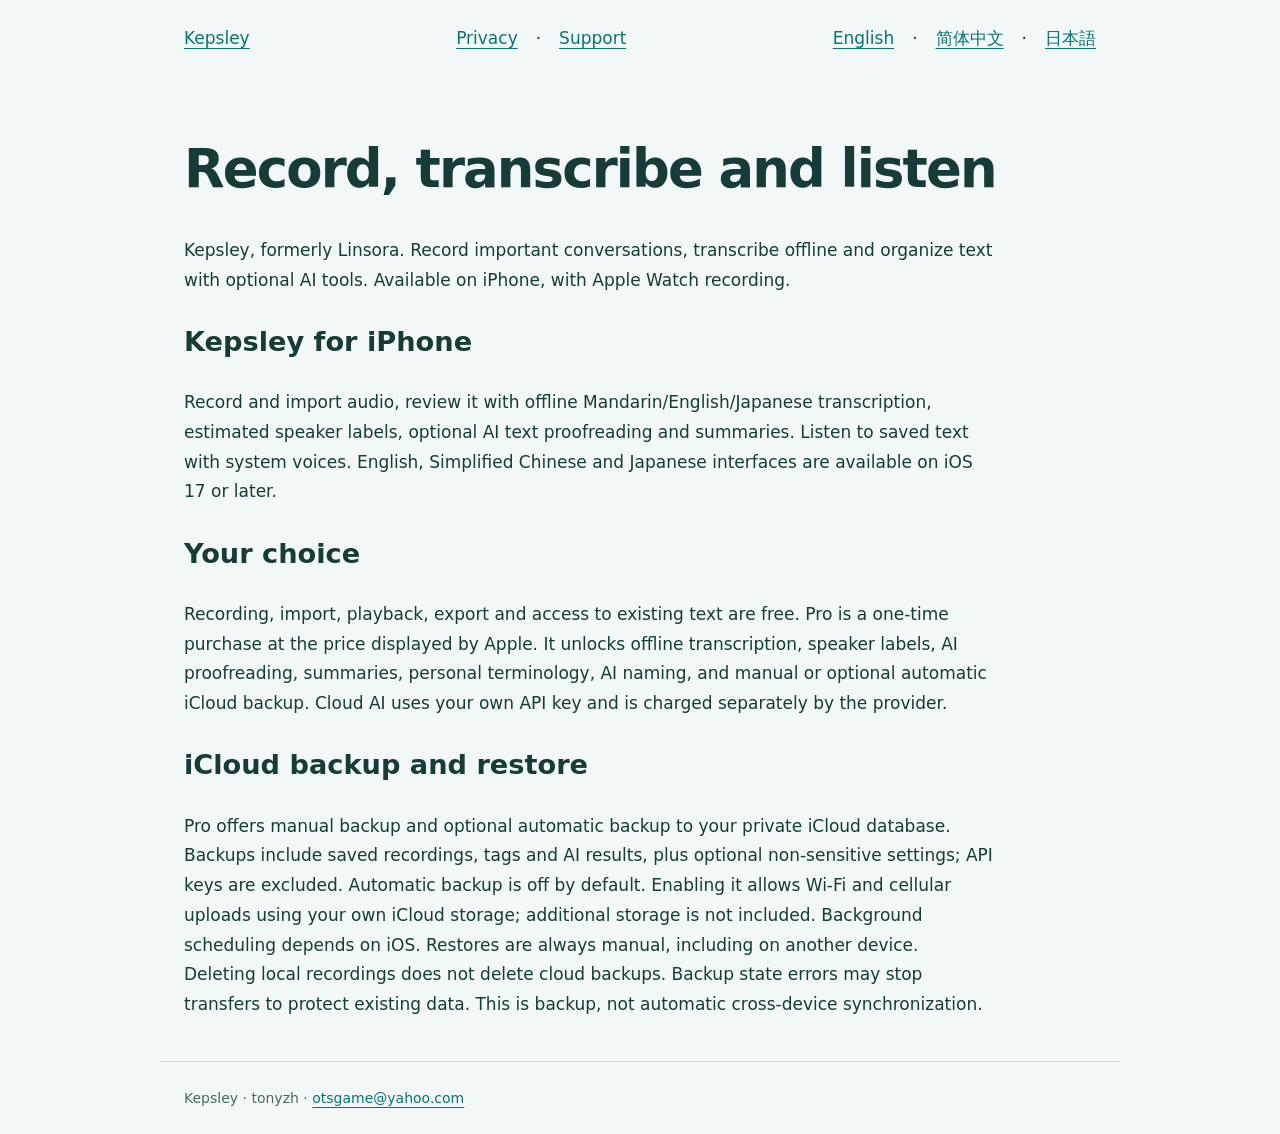
==== site/index.html @ d852024f "Create independent Kepsley website with localized privacy and support" ====
<!doctype html><html lang="en">
<head><meta charset="utf-8"><meta name="viewport" content="width=device-width,initial-scale=1"><title>Record, transcribe and listen · Kepsley</title><link rel="stylesheet" href="assets/style.css"></head>
<body>
<header><a href="./">Kepsley</a>
<nav><a href="privacy/">Privacy</a> · <a href="support/">Support</a></nav>
<nav aria-label="Languages"><a href="./" lang="en">English</a> · <a href="zh/" lang="zh-Hans">简体中文</a> · <a href="ja/" lang="ja">日本語</a></nav></header>
<main>
<h1>Record, transcribe and listen</h1>
<p>Kepsley, formerly Linsora. Record important conversations, transcribe offline and organize text with optional AI tools. Available on iPhone, with Apple Watch recording.</p>
<h2>Kepsley for iPhone</h2>
<p>Record and import audio, review it with offline Mandarin/English/Japanese transcription, estimated speaker labels, optional AI text proofreading and summaries. Listen to saved text with system voices. English, Simplified Chinese and Japanese interfaces are available on iOS 17 or later.</p>
<h2>Your choice</h2>
<p>Recording, import, playback, export and access to existing text are free. Pro is a one-time purchase at the price displayed by Apple. It unlocks offline transcription, speaker labels, AI proofreading, summaries, personal terminology, AI naming, and manual or optional automatic iCloud backup. Cloud AI uses your own API key and is charged separately by the provider.</p>
<h2>iCloud backup and restore</h2>
<p>Pro offers manual backup and optional automatic backup to your private iCloud database. Backups include saved recordings, tags and AI results, plus optional non-sensitive settings; API keys are excluded. Automatic backup is off by default. Enabling it allows Wi-Fi and cellular uploads using your own iCloud storage; additional storage is not included. Background scheduling depends on iOS. Restores are always manual, including on another device. Deleting local recordings does not delete cloud backups. Backup state errors may stop transfers to protect existing data. This is backup, not automatic cross-device synchronization.</p></main>
<footer>Kepsley · tonyzh · <a href="mailto:otsgame@yahoo.com">otsgame@yahoo.com</a></footer></body></html>
---- site/assets/style.css ----
:root{color-scheme:light dark;--bg:#f2f8f7;--panel:#fff;--text:#173b38;--muted:#486761;--accent:#08746e;--line:#c7ddda;--draft:#fff4d4}*{box-sizing:border-box}body{margin:0;background:var(--bg);color:var(--text);font:17px/1.75 system-ui,-apple-system,BlinkMacSystemFont,"Segoe UI",sans-serif;overflow-wrap:anywhere}header,main,footer{max-width:960px;margin:auto;padding:24px}header{display:flex;justify-content:space-between;align-items:center;gap:24px;flex-wrap:wrap}.brand{font-size:28px;font-weight:750;text-decoration:none}.brand span{display:block;font-size:13px;color:var(--muted);font-weight:400}nav{display:flex;gap:18px;flex-wrap:wrap}a{color:var(--accent);text-underline-offset:4px}a:focus-visible{outline:3px solid var(--accent);outline-offset:5px}h1{font-size:clamp(2rem,6vw,3.3rem);line-height:1.2;letter-spacing:-.035em}h2{font-size:1.7rem}h3{font-size:1.15rem;margin-top:30px}p,li{max-width:75ch}article{background:var(--panel);border:1px solid var(--line);border-radius:20px;margin:28px 0;padding:30px;scroll-margin-top:20px}.draft{background:var(--draft);border-left:4px solid #b77e00;border-radius:8px;padding:18px;font-size:14px}.draft p{margin:6px 0}.language-switch{font-size:14px;white-space:nowrap}footer{font-size:14px;color:var(--muted);border-top:1px solid var(--line)}.skip{position:absolute;left:12px;top:-100px;background:var(--panel);padding:10px}.skip:focus{top:10px}li{margin:10px 0}@media(max-width:480px){header,main,footer{padding:18px}article{padding:20px}nav{font-size:15px;gap:12px}}@media(prefers-color-scheme:dark){:root{--bg:#0d1f1e;--panel:#142c2a;--text:#e3f3ee;--muted:#b2ccc5;--accent:#6ce0cf;--line:#33544e;--draft:#3c321d}}@media print{nav,.language-switch,.skip{display:none}article{break-inside:auto;border:none;padding:0}body{font-size:11pt}}
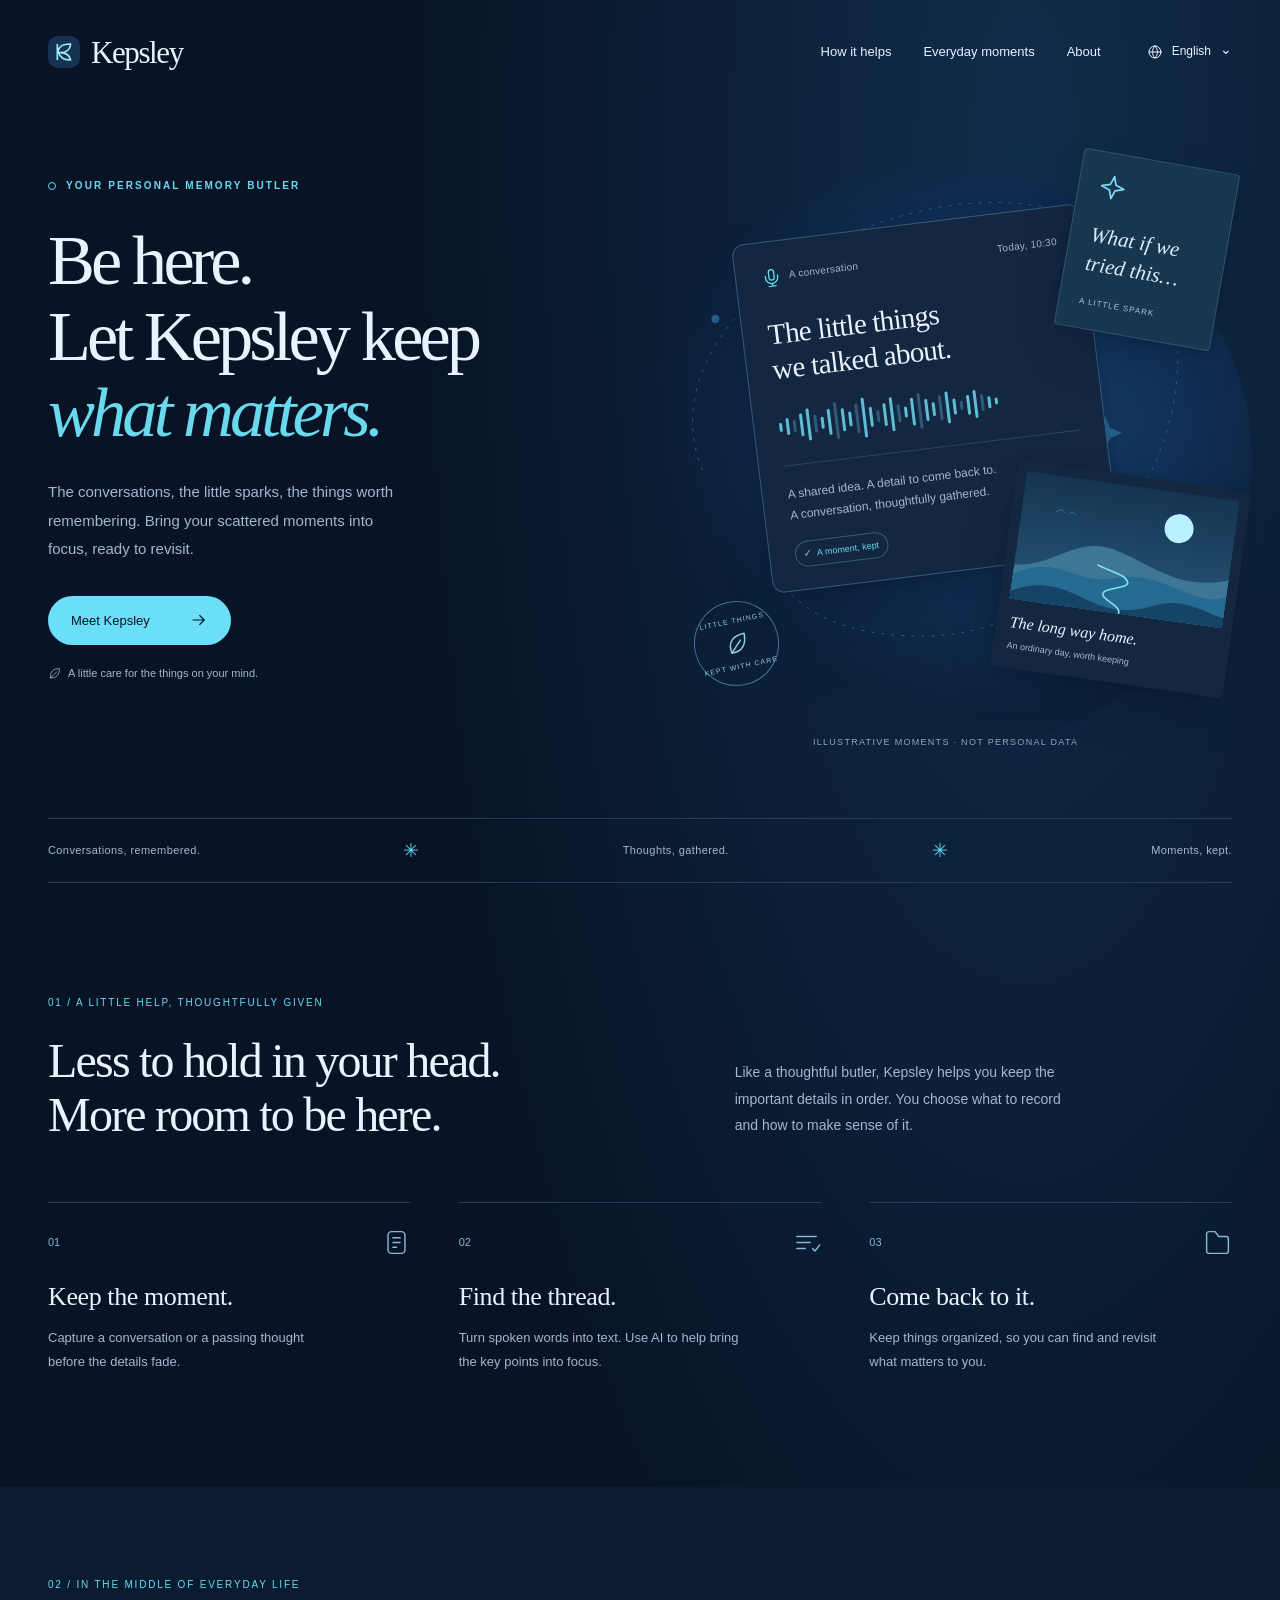
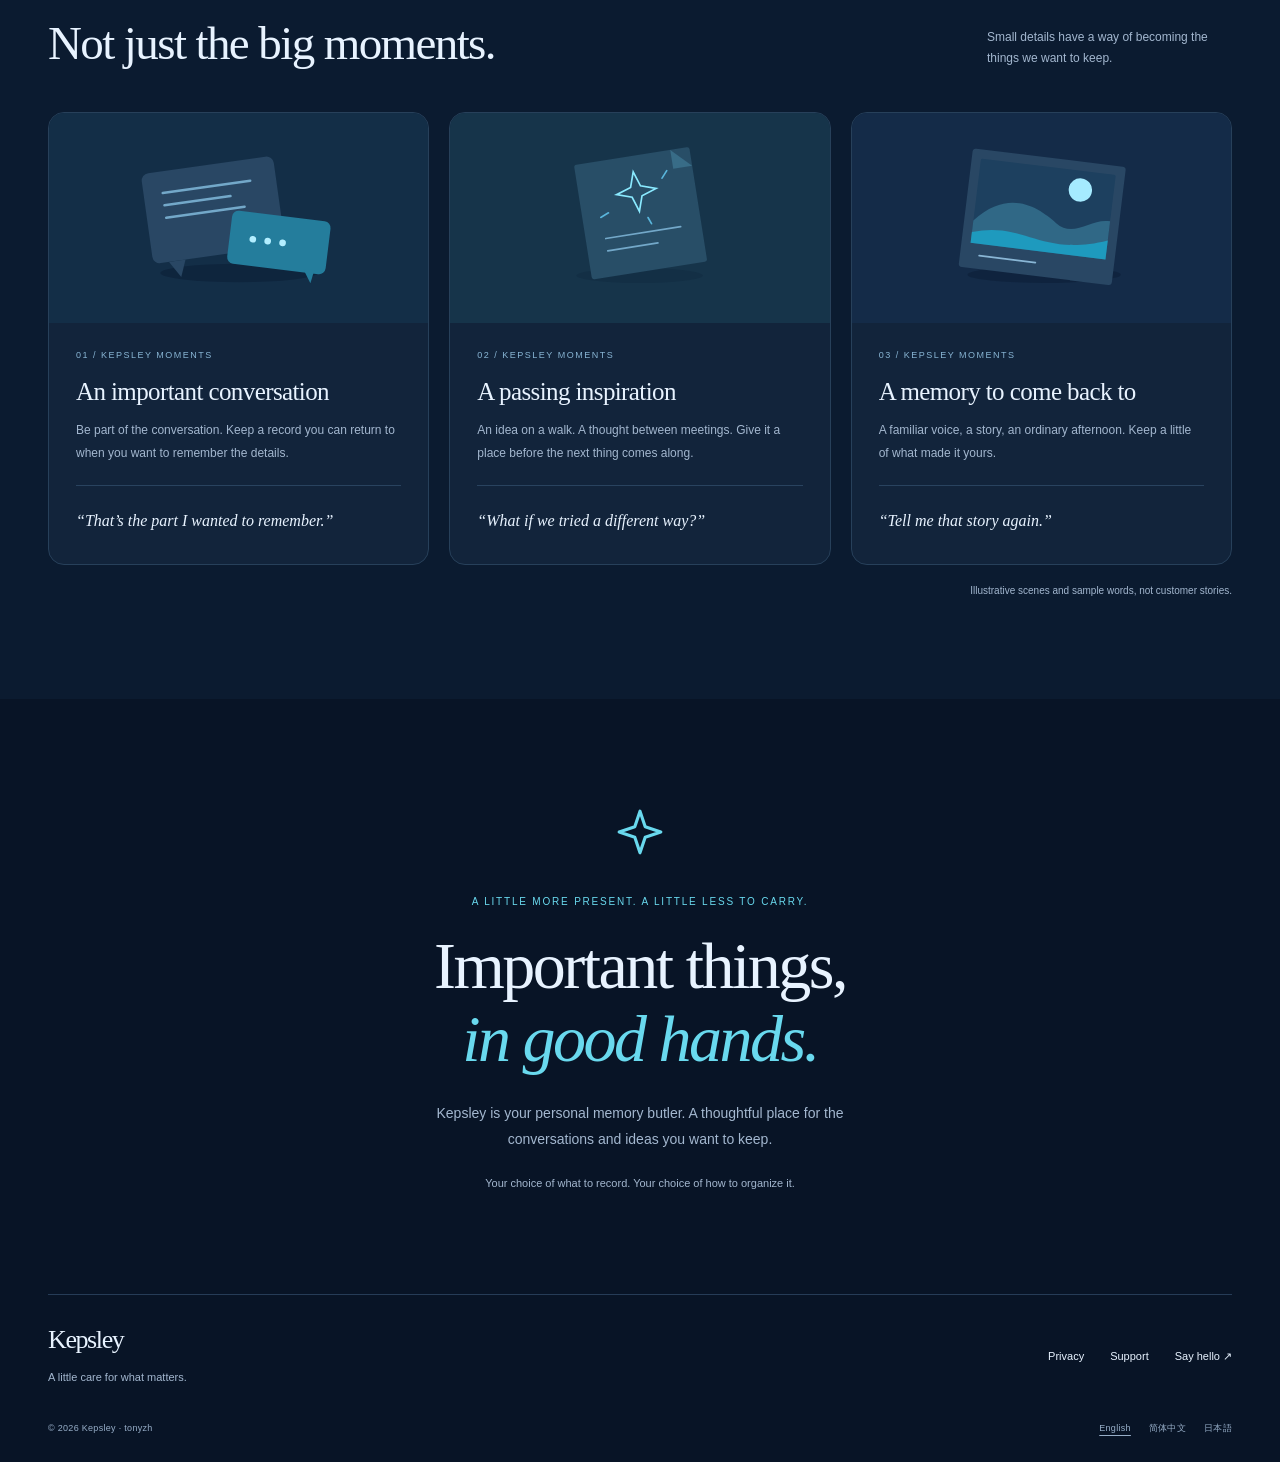
==== commit d89041b9: "Create Kepsley memory butler homepage in three languages" ====
--- a/site/index.html
+++ b/site/index.html
@@ -1,16 +1,31 @@
-<!doctype html><html lang="en">
-<head><meta charset="utf-8"><meta name="viewport" content="width=device-width,initial-scale=1"><title>Record, transcribe and listen · Kepsley</title><link rel="stylesheet" href="assets/style.css"></head>
-<body>
-<header><a href="./">Kepsley</a>
-<nav><a href="privacy/">Privacy</a> · <a href="support/">Support</a></nav>
-<nav aria-label="Languages"><a href="./" lang="en">English</a> · <a href="zh/" lang="zh-Hans">简体中文</a> · <a href="ja/" lang="ja">日本語</a></nav></header>
-<main>
-<h1>Record, transcribe and listen</h1>
-<p>Kepsley, formerly Linsora. Record important conversations, transcribe offline and organize text with optional AI tools. Available on iPhone, with Apple Watch recording.</p>
-<h2>Kepsley for iPhone</h2>
-<p>Record and import audio, review it with offline Mandarin/English/Japanese transcription, estimated speaker labels, optional AI text proofreading and summaries. Listen to saved text with system voices. English, Simplified Chinese and Japanese interfaces are available on iOS 17 or later.</p>
-<h2>Your choice</h2>
-<p>Recording, import, playback, export and access to existing text are free. Pro is a one-time purchase at the price displayed by Apple. It unlocks offline transcription, speaker labels, AI proofreading, summaries, personal terminology, AI naming, and manual or optional automatic iCloud backup. Cloud AI uses your own API key and is charged separately by the provider.</p>
-<h2>iCloud backup and restore</h2>
-<p>Pro offers manual backup and optional automatic backup to your private iCloud database. Backups include saved recordings, tags and AI results, plus optional non-sensitive settings; API keys are excluded. Automatic backup is off by default. Enabling it allows Wi-Fi and cellular uploads using your own iCloud storage; additional storage is not included. Background scheduling depends on iOS. Restores are always manual, including on another device. Deleting local recordings does not delete cloud backups. Backup state errors may stop transfers to protect existing data. This is backup, not automatic cross-device synchronization.</p></main>
-<footer>Kepsley · tonyzh · <a href="mailto:otsgame@yahoo.com">otsgame@yahoo.com</a></footer></body></html>
+<!doctype html>
+<html lang="en">
+<head>
+<meta charset="utf-8"><meta name="viewport" content="width=device-width,initial-scale=1">
+<title>Your personal memory butler · Kepsley</title><meta name="description" content="Be here. Let Kepsley keep what matters. A little help to capture conversations, gather your thoughts, and return to the moments worth keeping.">
+<meta name="theme-color" content="#081426"><link rel="canonical" href="https://www.kepsley.com/">
+<link rel="alternate" hreflang="en" href="https://www.kepsley.com/"><link rel="alternate" hreflang="zh-Hans" href="https://www.kepsley.com/zh/"><link rel="alternate" hreflang="ja" href="https://www.kepsley.com/ja/"><link rel="alternate" hreflang="x-default" href="https://www.kepsley.com/">
+<meta property="og:type" content="website"><meta property="og:site_name" content="Kepsley"><meta property="og:locale" content="en_GB">
+<meta property="og:title" content="Your personal memory butler · Kepsley"><meta property="og:description" content="Be here. Let Kepsley keep what matters. A little help to capture conversations, gather your thoughts, and return to the moments worth keeping."><meta property="og:url" content="https://www.kepsley.com/">
+<meta property="og:image" content="https://www.kepsley.com/assets/share.png"><meta property="og:image:width" content="1200"><meta property="og:image:height" content="630"><meta property="og:image:alt" content="Kepsley — Your personal memory butler">
+<meta name="twitter:card" content="summary_large_image"><meta name="twitter:title" content="Your personal memory butler · Kepsley"><meta name="twitter:description" content="Be here. Let Kepsley keep what matters. A little help to capture conversations, gather your thoughts, and return to the moments worth keeping."><meta name="twitter:image" content="https://www.kepsley.com/assets/share.png">
+<link rel="icon" type="image/svg+xml" href="assets/mark.svg"><link rel="stylesheet" href="assets/home.css">
+</head>
+<body class="home">
+<a class="skip-link" href="#main">Skip to content</a>
+<header class="site-header wrap"><a class="wordmark" href="./" aria-label="Kepsley home"><img src="assets/mark.svg" width="32" height="32" alt="">Kepsley</a><div class="header-right"><nav class="main-nav" aria-label="Kepsley home"><a href="#how">How it helps</a><a href="#moments">Everyday moments</a><a href="#about">About</a></nav><details class="languages"><summary aria-label="Choose language"><svg class="" viewBox="0 0 24 24" fill="none" stroke="currentColor" stroke-width="1.5" stroke-linecap="round" stroke-linejoin="round" aria-hidden="true"><circle cx="12" cy="12" r="9"/><path d="M3 12h18M12 3c5 5 5 13 0 18-5-5-5-13 0-18Z"/></svg>English</summary><nav class="language-list" aria-label="Choose language"><a href="./" lang="en" hreflang="en" aria-current="page">English</a><a href="zh/" lang="zh-Hans" hreflang="zh-Hans">简体中文</a><a href="ja/" lang="ja" hreflang="ja">日本語</a></nav></details></div></header>
+<main id="main">
+<section class="hero wrap" aria-labelledby="hero-title"><div class="hero-copy fade-in"><div class="eyebrow">Your personal memory butler</div><h1 id="hero-title"><span>Be here.</span><span>Let Kepsley keep</span><span><em>what matters.</em></span></h1><p class="hero-intro">The conversations, the little sparks, the things worth remembering. Bring your scattered moments into focus, ready to revisit.</p><a class="primary-link" href="#how">Meet Kepsley<svg class="" viewBox="0 0 24 24" fill="none" stroke="currentColor" stroke-width="1.5" stroke-linecap="round" stroke-linejoin="round" aria-hidden="true"><path d="M4 12h15m-6-6 6 6-6 6"/></svg></a><p class="quiet-note"><svg class="" viewBox="0 0 24 24" fill="none" stroke="currentColor" stroke-width="1.5" stroke-linecap="round" stroke-linejoin="round" aria-hidden="true"><path d="M5 20C3 8 10 3 21 3c0 11-5 18-16 17Zm0 0L16 9"/></svg>A little care for the things on your mind.</p></div>
+<div class="memory-scene fade-in" role="img" aria-label="ILLUSTRATIVE MOMENTS · NOT PERSONAL DATA"><div class="halo" aria-hidden="true"></div><svg class="orbit" viewBox="0 0 550 520" fill="none" aria-hidden="true"><path d="M37 310C-30 145 266-20 435 66c173 88 30 409-173 410-69 1-112-16-139-45" stroke="#2E78A5" stroke-width="1" stroke-dasharray="3 7"/><circle cx="50" cy="159" r="4" fill="#2E78A5"/><path d="m440 256 5 12 12 5-12 5-5 12-5-12-12-5 12-5 5-12Z" fill="#2E78A5"/></svg>
+<div class="memory-card conversation-card" aria-hidden="true"><div class="card-top"><span class="card-category"><svg class="" viewBox="0 0 24 24" fill="none" stroke="currentColor" stroke-width="1.5" stroke-linecap="round" stroke-linejoin="round" aria-hidden="true"><rect x="9" y="3" width="6" height="12" rx="3"/><path d="M5 10v2a7 7 0 0 0 14 0v-2M12 19v3m-4 0h8"/></svg>A conversation</span><span>Today, 10:30</span></div><h3>The little things<br>we talked about.</h3><div class="waveform"><i style="--h:9px"></i><i style="--h:17px"></i><i style="--h:12px"></i><i style="--h:23px"></i><i style="--h:32px"></i><i style="--h:18px"></i><i style="--h:12px"></i><i style="--h:26px"></i><i style="--h:37px"></i><i style="--h:23px"></i><i style="--h:15px"></i><i style="--h:30px"></i><i style="--h:40px"></i><i style="--h:20px"></i><i style="--h:12px"></i><i style="--h:23px"></i><i style="--h:34px"></i><i style="--h:18px"></i><i style="--h:11px"></i><i style="--h:28px"></i><i style="--h:36px"></i><i style="--h:22px"></i><i style="--h:14px"></i><i style="--h:25px"></i><i style="--h:32px"></i><i style="--h:16px"></i><i style="--h:9px"></i><i style="--h:20px"></i><i style="--h:28px"></i><i style="--h:17px"></i><i style="--h:12px"></i><i style="--h:7px"></i></div><div class="card-rule"></div><p class="card-copy">A shared idea. A detail to come back to.<br>A conversation, thoughtfully gathered.</p><span class="card-tag">A moment, kept</span></div>
+<div class="memory-card idea-card" aria-hidden="true"><svg class="" viewBox="0 0 24 24" fill="none" stroke="currentColor" stroke-width="1.5" stroke-linecap="round" stroke-linejoin="round" aria-hidden="true"><path d="m12 2 2.5 7.5L22 12l-7.5 2.5L12 22l-2.5-7.5L2 12l7.5-2.5L12 2Z"/></svg><p>What if we<br>tried this…</p><small>A little spark</small></div>
+<div class="memory-card postcard" aria-hidden="true"><img src="assets/memory-landscape.svg" width="400" height="240" alt=""><p>The long way home.</p><small>An ordinary day, worth keeping</small></div>
+<div class="kept-stamp" aria-hidden="true"><span>Little things</span><svg class="" viewBox="0 0 24 24" fill="none" stroke="currentColor" stroke-width="1.5" stroke-linecap="round" stroke-linejoin="round" aria-hidden="true"><path d="M5 20C3 8 10 3 21 3c0 11-5 18-16 17Zm0 0L16 9"/></svg><span>Kept with care</span></div><p class="scene-label">ILLUSTRATIVE MOMENTS · NOT PERSONAL DATA</p></div></section>
+<div class="intro-line wrap" aria-hidden="true"><span>Conversations, remembered.</span><span class="little-star">✳</span><span>Thoughts, gathered.</span><span class="little-star">✳</span><span>Moments, kept.</span></div>
+<section class="section wrap" id="how" aria-labelledby="how-title"><div class="section-heading"><div><span class="section-kicker">01 / A little help, thoughtfully given</span><h2 id="how-title"><span>Less to hold in your head.</span><span>More room to be here.</span></h2></div><p>Like a thoughtful butler, Kepsley helps you keep the important details in order. You choose what to record and how to make sense of it.</p></div><div class="steps"><article class="step"><div class="step-top"><span>01</span><svg class="" viewBox="0 0 24 24" fill="none" stroke="currentColor" stroke-width="1.5" stroke-linecap="round" stroke-linejoin="round" aria-hidden="true"><rect x="5" y="3" width="14" height="18" rx="3"/><path d="M9 8h6M9 12h6M9 16h3"/></svg></div><h3>Keep the moment.</h3><p>Capture a conversation or a passing thought before the details fade.</p></article><article class="step"><div class="step-top"><span>02</span><svg class="" viewBox="0 0 24 24" fill="none" stroke="currentColor" stroke-width="1.5" stroke-linecap="round" stroke-linejoin="round" aria-hidden="true"><path d="M4 7h16M4 12h11M4 17h7m6 0 2 2 4-5"/></svg></div><h3>Find the thread.</h3><p>Turn spoken words into text. Use AI to help bring the key points into focus.</p></article><article class="step"><div class="step-top"><span>03</span><svg class="" viewBox="0 0 24 24" fill="none" stroke="currentColor" stroke-width="1.5" stroke-linecap="round" stroke-linejoin="round" aria-hidden="true"><path d="M3 7V5a2 2 0 0 1 2-2h5l3 4h6a2 2 0 0 1 2 2v10a2 2 0 0 1-2 2H5a2 2 0 0 1-2-2V7Z"/></svg></div><h3>Come back to it.</h3><p>Keep things organized, so you can find and revisit what matters to you.</p></article></div></section>
+<section class="moments-section" id="moments" aria-labelledby="moments-title"><div class="wrap"><div class="moments-heading"><div><span class="section-kicker">02 / In the middle of everyday life</span><h2 id="moments-title">Not just the big moments.</h2></div><p>Small details have a way of becoming the things we want to keep.</p></div><div class="moments"><article class="moment"><div class="moment-art"><svg viewBox="0 0 300 180" fill="none" aria-hidden="true"><ellipse cx="150" cy="156" rx="94" ry="11" fill="#0A1D34" opacity=".5"/><g transform="rotate(-8 125 85)"><rect x="40" y="25" width="160" height="109" rx="9" fill="#294764"/><path d="m59 134 12 20 8-20" fill="#294764"/><path d="M63 51h106M63 66h80M63 81h95" stroke="#73A8C9" stroke-width="3" stroke-linecap="round"/></g><g transform="rotate(7 212 118)"><rect x="139" y="89" width="119" height="64" rx="8" fill="#247D9C"/><path d="m232 150 10 15 3-17" fill="#247D9C"/><circle cx="167" cy="121" r="4" fill="#B2EEFF"/><circle cx="185" cy="121" r="4" fill="#B2EEFF"/><circle cx="203" cy="121" r="4" fill="#B2EEFF"/></g></svg></div><div class="moment-body"><span class="moment-number">01 / KEPSLEY MOMENTS</span><h3>An important conversation</h3><p>Be part of the conversation. Keep a record you can return to when you want to remember the details.</p><div class="moment-example">“That’s the part I wanted to remember.”</div></div></article><article class="moment"><div class="moment-art"><svg viewBox="0 0 300 180" fill="none" aria-hidden="true"><ellipse cx="150" cy="159" rx="76" ry="9" fill="#102A40" opacity=".5"/><g transform="rotate(-9 150 90)"><rect x="82" y="15" width="140" height="139" rx="3" fill="#284E67"/><path d="m199 15 23 23h-23V15Z" fill="#386C87"/><path d="M106 108h91M106 123h61" stroke="#73A8C9" stroke-width="2" stroke-linecap="round"/><path d="m151 34 6 18 18 6-18 6-6 18-6-18-18-6 18-6 6-18Z" stroke="#8AEAFF" stroke-width="2"/><path d="M184 47l7-8m-77 39-10 4m56 9 3 8" stroke="#59B5DB" stroke-width="2" stroke-linecap="round"/></g></svg></div><div class="moment-body"><span class="moment-number">02 / KEPSLEY MOMENTS</span><h3>A passing inspiration</h3><p>An idea on a walk. A thought between meetings. Give it a place before the next thing comes along.</p><div class="moment-example">“What if we tried a different way?”</div></div></article><article class="moment"><div class="moment-art"><svg viewBox="0 0 300 180" fill="none" aria-hidden="true"><ellipse cx="153" cy="158" rx="92" ry="10" fill="#0A1D34" opacity=".5"/><g transform="rotate(7 150 90)"><rect x="58" y="17" width="185" height="143" rx="4" fill="#294764"/><rect x="69" y="28" width="163" height="102" rx="2" fill="#1D405F"/><circle cx="192" cy="51" r="14" fill="#A5EBFF"/><path d="M69 103c39-45 77-24 99-9 23 16 42-12 64-10v46H69Z" fill="#306886"/><path d="M69 117c60-21 86 20 163-10v23H69Z" fill="#1E9ABE"/><path d="M81 144h68" stroke="#89B6D5" stroke-width="2" stroke-linecap="round"/></g></svg></div><div class="moment-body"><span class="moment-number">03 / KEPSLEY MOMENTS</span><h3>A memory to come back to</h3><p>A familiar voice, a story, an ordinary afternoon. Keep a little of what made it yours.</p><div class="moment-example">“Tell me that story again.”</div></div></article></div><p class="examples-note">Illustrative scenes and sample words, not customer stories.</p></div></section>
+<section class="closing wrap" id="about" aria-labelledby="about-title"><svg class="closing-mark" viewBox="0 0 24 24" fill="none" stroke="currentColor" stroke-width="1.5" stroke-linecap="round" stroke-linejoin="round" aria-hidden="true"><path d="m12 2 2.5 7.5L22 12l-7.5 2.5L12 22l-2.5-7.5L2 12l7.5-2.5L12 2Z"/></svg><span class="section-kicker">A little more present. A little less to carry.</span><h2 id="about-title">Important things,<br><em>in good hands.</em></h2><p>Kepsley is your personal memory butler. A thoughtful place for the conversations and ideas you want to keep.</p><p class="ownership">Your choice of what to record. Your choice of how to organize it.</p></section>
+</main>
+<footer class="site-footer wrap"><div class="footer-top"><div class="footer-brand"><a class="wordmark" href="./">Kepsley</a><p>A little care for what matters.</p></div><nav class="footer-links"><a href="privacy/">Privacy</a><a href="support/">Support</a><a href="mailto:otsgame@yahoo.com">Say hello ↗</a></nav></div><div class="footer-bottom"><span>© 2026 Kepsley · tonyzh</span><nav class="footer-languages" aria-label="Choose language"><a href="./" lang="en" hreflang="en" aria-current="page">English</a><a href="zh/" lang="zh-Hans" hreflang="zh-Hans">简体中文</a><a href="ja/" lang="ja" hreflang="ja">日本語</a></nav></div></footer>
+</body>
+</html>
--- a/site/assets/home.css
+++ b/site/assets/home.css
@@ -0,0 +1,10 @@
+/* Kepsley brand home. Policy/support pages continue to use style.css. */
+:root{color-scheme:dark;--paper:#081426;--ink:#e8f3ff;--muted:#a3b7cf;--teal:#69d9ee;--line:#263c57;--serif:Georgia,'Times New Roman','Songti SC','Noto Serif CJK SC','Yu Mincho',serif;--sans:-apple-system,BlinkMacSystemFont,'Segoe UI','Hiragino Sans','Microsoft YaHei',sans-serif}
+*{box-sizing:border-box}html{scroll-behavior:smooth;scroll-padding-top:100px}body{margin:0;background:radial-gradient(ellipse at 80% 5%,#102d4b 0,transparent 42%),var(--paper);color:var(--ink);font:16px/1.65 var(--sans);-webkit-font-smoothing:antialiased}a{color:inherit;text-decoration:none}button,summary{font:inherit}a,summary{-webkit-tap-highlight-color:transparent}a:focus-visible,summary:focus-visible{outline:3px solid #78deff;outline-offset:6px;border-radius:4px}::selection{background:#234b70}img,svg{max-width:100%}p,h1,h2,h3{margin:0}h1,h2,h3{font-weight:400}p{color:var(--muted)}.wrap{width:min(1200px,calc(100% - 96px));margin-inline:auto}.skip-link{position:fixed;left:20px;top:-100px;z-index:50;background:#6bdff7;color:#061326;padding:12px 20px}.skip-link:focus{top:12px}.site-header{height:104px;display:flex;align-items:center;justify-content:space-between;position:relative;z-index:10}.wordmark{display:inline-flex;align-items:center;gap:11px;font-family:var(--serif);font-size:31px;letter-spacing:-1.4px;line-height:1}.wordmark img{width:32px;height:32px}.header-right{display:flex;align-items:center;gap:46px}.main-nav{display:flex;gap:32px;font-size:13px;font-weight:500}.main-nav a{padding:8px 0}.main-nav a:hover,.footer-links a:hover{text-decoration:underline;text-underline-offset:6px}.languages{position:relative;font-size:12px}.languages summary{cursor:pointer;display:flex;align-items:center;gap:9px;padding:9px 0;list-style:none}.languages summary::-webkit-details-marker{display:none}.languages summary:after{content:'⌄';font-size:14px;transform:translateY(-2px)}.languages summary svg{width:16px;height:16px}.language-list{position:absolute;right:0;top:100%;min-width:148px;padding:8px;background:#132740;border:1px solid var(--line);border-radius:12px;box-shadow:0 12px 30px #e8f3ff0c}.language-list a{display:block;padding:9px 12px;border-radius:6px}.language-list a:hover,.language-list a[aria-current]{background:#1d3655}.hero{min-height:680px;display:grid;grid-template-columns:1.05fr 1fr;align-items:center;position:relative;padding-block:36px 68px;gap:10px}.hero-copy{position:relative;z-index:2;padding-bottom:30px}.eyebrow{font-size:10px;font-weight:600;letter-spacing:2.1px;text-transform:uppercase;display:flex;align-items:center;gap:10px;margin-bottom:28px;color:var(--teal)}.eyebrow:before{content:'';width:6px;height:6px;border:1px solid currentColor;border-radius:50%}.hero h1{font-family:var(--serif);font-size:clamp(52px,5.5vw,77px);line-height:1.08;letter-spacing:-3.9px;max-width:690px}.hero h1 span{display:block}.hero h1 em{color:var(--teal);font-weight:400}.hero-intro{font-size:15px;max-width:360px;line-height:1.9;margin-top:28px}.primary-link{display:inline-flex;gap:40px;align-items:center;margin-top:32px;padding:14px 23px;border-radius:50px;background:#6bdff7;color:#061326;font-size:13px;transition:background .2s,transform .2s}.primary-link svg{width:18px;height:18px}.primary-link:hover{background:#a0efff;transform:translateY(-2px)}.quiet-note{font-size:11px;display:flex;align-items:center;gap:7px;margin-top:19px;color:var(--muted)}.quiet-note svg{width:13px;height:13px}.memory-scene{position:relative;width:100%;height:610px;isolation:isolate}.halo{position:absolute;inset:30px -20px 0 -25px;border-radius:50%;background:radial-gradient(ellipse at 60% 40%,#164773 0%,#102c50 40%,#0b203880 64%,transparent 72%);z-index:-2}.orbit{position:absolute;inset:20px -5px;width:100%;height:520px;z-index:-1;opacity:.7}.memory-card{position:absolute;box-shadow:0 22px 60px -28px #00081680,0 2px 8px #00081620}.conversation-card{left:16%;top:83px;width:65%;max-width:350px;background:#132740;border:1px solid #345c7c;border-radius:12px;padding:25px 25px 22px;transform:rotate(-7deg);animation:float-main 9s ease-in-out infinite}.card-top{display:flex;align-items:center;justify-content:space-between;gap:10px;font-size:10px;color:var(--muted);letter-spacing:.3px}.card-top svg{width:21px;height:21px;color:var(--teal)}.card-category{display:flex;align-items:center;gap:7px}.conversation-card h3{font:29px/1.22 var(--serif);letter-spacing:-.7px;margin:29px 0 20px;max-width:220px}.waveform{height:40px;display:flex;gap:4px;align-items:center;margin-block:12px 17px}.waveform i{display:block;width:3px;height:var(--h);border-radius:4px;background:#5ebcd5}.waveform i:nth-child(3n){background:#315979}.card-rule{height:1px;background:#2b4563;margin:18px 0}.card-copy{font-size:12px;line-height:1.8}.card-tag{display:inline-flex;gap:5px;align-items:center;font-size:9px;padding:4px 8px;margin-top:15px;border:1px solid #365b75;border-radius:20px;color:var(--teal)}.card-tag:before{content:'✓';font-size:10px}.idea-card{right:1%;top:20px;width:158px;padding:20px;background:#18364e;border:1px solid #315570;border-radius:4px;transform:rotate(10deg);z-index:3;animation:float-note 11s ease-in-out infinite}.idea-card svg{width:27px;height:27px;color:#80dafa;margin-bottom:14px}.idea-card p{font:italic 21px/1.35 var(--serif);color:#d5eeff}.idea-card small{display:block;font-size:8px;color:#9ac8dd;letter-spacing:1px;text-transform:uppercase;margin-top:18px}.postcard{right:-1%;top:335px;width:235px;padding:10px 10px 15px;background:#132740;border-radius:5px;transform:rotate(8deg);z-index:4;animation:float-postcard 12s ease-in-out infinite}.postcard img{width:100%;height:auto;display:block;aspect-ratio:5/3;object-fit:cover}.postcard p{font:italic 16px/1.3 var(--serif);color:var(--ink);padding:13px 4px 0}.postcard small{display:block;font-size:9px;color:var(--muted);padding:5px 4px 0}.kept-stamp{position:absolute;bottom:64px;left:6%;width:85px;height:85px;border:1px solid #3e7395;border-radius:50%;display:flex;align-items:center;justify-content:center;flex-direction:column;transform:rotate(-12deg);color:#90cce4;font-size:7px;letter-spacing:1.1px;text-transform:uppercase}.kept-stamp svg{width:24px;height:24px;margin:5px}.scene-label{position:absolute;bottom:0;left:0;right:0;text-align:center;font-size:9px;letter-spacing:1.3px;color:#8fa8c1}.intro-line{border-top:1px solid var(--line);border-bottom:1px solid var(--line);display:flex;align-items:center;justify-content:space-between;padding:22px 0;font-size:11px;color:var(--muted);letter-spacing:.4px}.intro-line .little-star{color:#61d5f5;font-size:19px;line-height:1}.section{padding-block:112px}.section-heading{display:grid;grid-template-columns:1.2fr 1fr;gap:90px;align-items:end}.section-kicker{font-size:10px;letter-spacing:1.8px;text-transform:uppercase;display:block;color:var(--teal);margin-bottom:22px}.section-heading h2{font:48px/1.13 var(--serif);letter-spacing:-1.8px}.section-heading h2 span{display:block}.section-heading p{font-size:14px;line-height:1.9;max-width:350px;padding-bottom:3px}.steps{display:grid;grid-template-columns:repeat(3,1fr);gap:48px;margin-top:60px}.step{border-top:1px solid var(--line);padding-top:25px}.step-top{display:flex;justify-content:space-between;align-items:center;color:#81b8db;font-size:11px}.step-top svg{width:29px;height:29px;stroke-width:1.2}.step h3{font:26px/1.3 var(--serif);letter-spacing:-.4px;margin-top:23px;margin-bottom:12px}.step p{font-size:13px;line-height:1.9;max-width:290px}.moments-section{background:#0b1b30;padding-block:90px 100px}.moments-heading{display:flex;justify-content:space-between;align-items:end;gap:40px;margin-bottom:42px}.moments-heading h2{font:47px/1.15 var(--serif);letter-spacing:-1.6px;max-width:560px}.moments-heading p{font-size:12px;max-width:245px;line-height:1.8}.moments{display:grid;grid-template-columns:repeat(3,1fr);gap:20px}.moment{background:#12243b;border:1px solid #27405a;border-radius:16px;overflow:hidden}.moment-art{height:210px;padding:30px;display:flex;align-items:center;justify-content:center;position:relative;overflow:hidden}.moment-art svg{width:100%;height:100%}.moment:nth-child(1) .moment-art{background:#132e47}.moment:nth-child(2) .moment-art{background:#16344a}.moment:nth-child(3) .moment-art{background:#142b48}.moment-body{padding:25px 27px 30px}.moment-number{font-size:9px;letter-spacing:1.5px;color:#89b6d5;margin-bottom:13px;display:block}.moment h3{font:25px/1.25 var(--serif);letter-spacing:-.6px;margin-bottom:12px}.moment p{font-size:12px;line-height:1.9}.moment-example{font:italic 16px/1.6 var(--serif);color:var(--ink);padding-top:22px;margin-top:21px;border-top:1px solid #29435f}.examples-note{font-size:10px;text-align:right;margin-top:18px;color:#a3b7cf}.closing{padding-block:108px 100px;text-align:center;position:relative}.closing-mark{width:50px;height:50px;margin-bottom:28px;color:var(--teal)}.closing .section-kicker{margin-bottom:20px}.closing h2{font:66px/1.1 var(--serif);letter-spacing:-2.5px}.closing h2 em{color:var(--teal);font-weight:400}.closing p{max-width:480px;margin:24px auto 0;font-size:14px;line-height:1.9}.closing .ownership{font-size:11px;margin-top:20px}.site-footer{border-top:1px solid var(--line);padding-block:32px 26px}.footer-top{display:flex;align-items:center;justify-content:space-between;gap:30px}.footer-brand .wordmark{font-size:26px}.footer-brand p{font-size:11px;margin-top:12px}.footer-links{display:flex;gap:26px;font-size:11px}.footer-bottom{margin-top:35px;display:flex;justify-content:space-between;gap:20px;font-size:9px;color:#97aec8;letter-spacing:.3px}.footer-languages{display:flex;gap:18px}.footer-languages a[aria-current]{text-decoration:underline;text-underline-offset:4px}.fade-in{animation:arrive .9s ease-out both}.hero-copy{animation-delay:.1s}.memory-scene{animation-delay:.22s}@keyframes arrive{from{opacity:0;transform:translateY(16px)}to{opacity:1;transform:translateY(0)}}@keyframes float-main{0%,100%{transform:translateY(0) rotate(-7deg)}50%{transform:translateY(-8px) rotate(-6deg)}}@keyframes float-note{0%,100%{transform:translateY(0) rotate(10deg)}50%{transform:translateY(6px) rotate(8deg)}}@keyframes float-postcard{0%,100%{transform:translateY(0) rotate(8deg)}50%{transform:translateY(-5px) rotate(9deg)}}
+:lang(zh-Hans) .hero h1,:lang(ja) .hero h1{font-family:var(--sans);font-weight:500;font-size:clamp(43px,4.2vw,60px);letter-spacing:-2px;line-height:1.32}:lang(zh-Hans) .hero h1 em,:lang(ja) .hero h1 em{font:italic 1.2em/1.15 var(--serif);letter-spacing:-2.5px}:lang(zh-Hans) .eyebrow,:lang(ja) .eyebrow{letter-spacing:2.5px}:lang(zh-Hans) .section-heading h2,:lang(zh-Hans) .moments-heading h2,:lang(ja) .section-heading h2,:lang(ja) .moments-heading h2{font:500 37px/1.5 var(--sans);letter-spacing:-1px}:lang(zh-Hans) .step h3,:lang(zh-Hans) .moment h3,:lang(ja) .step h3,:lang(ja) .moment h3{font:500 22px/1.5 var(--sans);letter-spacing:-.5px}:lang(zh-Hans) .conversation-card h3,:lang(ja) .conversation-card h3{font:500 25px/1.6 var(--sans);letter-spacing:-.5px}:lang(zh-Hans) .idea-card p,:lang(ja) .idea-card p{font:400 18px/1.7 var(--serif)}:lang(zh-Hans) .closing h2,:lang(ja) .closing h2{font:500 48px/1.5 var(--sans);letter-spacing:-1.5px}:lang(zh-Hans) .closing h2 em,:lang(ja) .closing h2 em{font-style:normal}:lang(ja) .hero-intro{max-width:390px}:lang(ja) .card-copy{font-size:11px}
+@media(min-width:1500px){.hero{min-height:750px}.memory-scene{height:630px}}
+@media(max-width:1100px){.wrap{width:calc(100% - 64px)}.header-right{gap:28px}.hero{min-height:650px;gap:0}.hero h1{font-size:61px;letter-spacing:-3px}.hero-intro{max-width:310px}.memory-scene{height:560px}.conversation-card{left:9%;top:90px;width:76%;padding:22px}.idea-card{right:-2%;width:145px}.postcard{top:335px;width:195px}.kept-stamp{left:1%;bottom:30px}.section-heading{gap:50px}.section-heading h2{font-size:43px}.steps{gap:30px}.moment-art{height:180px;padding:24px}.moment-body{padding:22px}.moment h3{font-size:23px}.section{padding-block:90px}:lang(zh-Hans) .hero h1,:lang(ja) .hero h1{font-size:43px}.hero-intro{font-size:14px}}
+@media(max-width:800px){.site-header{height:90px}.main-nav{gap:22px}.header-right{gap:24px}.hero{grid-template-columns:1fr;gap:0;padding-top:44px;padding-bottom:46px;min-height:0}.hero-copy{padding:0;max-width:590px}.hero h1{font-size:70px;letter-spacing:-3px}.hero-intro{max-width:450px;font-size:15px}.eyebrow{margin-bottom:23px}.memory-scene{width:520px;max-width:100%;height:580px;justify-self:center;margin-top:28px}.conversation-card{width:65%;left:17%;top:86px;padding:25px}.idea-card{right:0;top:28px;width:158px}.postcard{right:2%;top:330px;width:225px}.kept-stamp{left:9%;bottom:55px}.intro-line{gap:20px;font-size:10px}.section-heading{grid-template-columns:1fr;gap:24px}.section-heading p{max-width:470px}.steps{gap:25px}.step h3{font-size:23px}.step p{font-size:12px}.moments-heading{display:block}.moments-heading p{margin-top:20px;max-width:400px}.moments{grid-template-columns:1fr;gap:24px}.moment{display:grid;grid-template-columns:.8fr 1fr}.moment-art{height:100%;min-height:250px;padding:20px}.moment-body{padding:30px}.moment-example{margin-top:16px;padding-top:16px}.closing h2{font-size:58px}.footer-top{align-items:start}.footer-links{gap:18px;flex-wrap:wrap;justify-content:flex-end}:lang(zh-Hans) .hero h1,:lang(ja) .hero h1{font-size:54px}}
+@media(max-width:520px){.wrap{width:calc(100% - 40px)}html{scroll-padding-top:24px}.site-header{height:80px}.wordmark{font-size:28px;gap:8px}.wordmark img{width:29px;height:29px}.main-nav{display:none}.header-right{gap:0}.languages summary{font-size:11px}.hero{padding-top:35px;padding-bottom:34px}.hero h1{font-size:54px;letter-spacing:-2.8px}.hero-intro{font-size:14px;line-height:1.9;max-width:330px;margin-top:24px}.eyebrow{font-size:9px;letter-spacing:1.7px;margin-bottom:23px}.primary-link{margin-top:27px;padding:13px 21px;font-size:12px;gap:30px}.quiet-note{font-size:10px;margin-top:16px}.memory-scene{height:460px;width:335px;margin-top:32px}.halo{inset:20px -10px 20px}.orbit{height:370px;top:20px}.conversation-card{left:7%;top:55px;width:76%;padding:20px;border-radius:9px}.conversation-card h3{font-size:24px;margin:23px 0 13px;max-width:190px}.card-top{font-size:8px}.card-top svg{width:17px;height:17px}.waveform{height:26px;gap:3px;margin:10px 0 12px}.waveform i{width:2px;max-height:26px}.card-rule{margin:13px 0}.card-copy{font-size:10px;line-height:1.8}.card-tag{font-size:8px;margin-top:11px}.idea-card{width:114px;right:0;top:8px;padding:15px;transform:rotate(10deg)}.idea-card svg{width:20px;height:20px;margin-bottom:7px}.idea-card p{font-size:17px}.idea-card small{font-size:6px;margin-top:12px}.postcard{width:161px;top:268px;right:0;padding:7px 7px 10px}.postcard p{font-size:13px;padding-top:8px}.postcard small{font-size:7px}.kept-stamp{width:66px;height:66px;left:7%;bottom:26px;font-size:6px;letter-spacing:.7px}.kept-stamp svg{width:18px;height:18px;margin:3px}.scene-label{bottom:-13px;font-size:8px;letter-spacing:.5px}.intro-line{padding:20px 0;gap:12px;font-size:9px;letter-spacing:0}.intro-line .little-star{font-size:14px}.section{padding-block:72px}.section-kicker{font-size:9px;margin-bottom:18px}.section-heading h2,.moments-heading h2{font-size:38px;letter-spacing:-1.5px}.section-heading p{font-size:13px}.steps{grid-template-columns:1fr;gap:31px;margin-top:38px}.step{padding-top:19px}.step-top{font-size:10px}.step-top svg{width:25px;height:25px}.step h3{font-size:25px;margin-top:13px;margin-bottom:8px}.step p{font-size:13px;max-width:100%}.moments-section{padding-block:66px 60px}.moments-heading{margin-bottom:30px}.moment{display:block;border-radius:13px}.moment-art{height:185px;min-height:0;padding:22px 45px}.moment-body{padding:24px}.moment h3{font-size:26px}.moment p{font-size:13px}.moment-example{font-size:17px}.examples-note{text-align:left;font-size:9px}.closing{padding-block:75px 65px}.closing-mark{width:39px;height:39px;margin-bottom:24px}.closing h2{font-size:45px;letter-spacing:-1.8px}.closing p{font-size:13px;max-width:300px}.closing .ownership{font-size:10px;max-width:300px}.footer-top{flex-direction:column;gap:26px}.footer-links{justify-content:flex-start;gap:24px;font-size:11px}.footer-bottom{flex-direction:column;gap:14px;margin-top:30px}.footer-languages{gap:22px}:lang(zh-Hans) .hero h1,:lang(ja) .hero h1{font-size:39px;letter-spacing:-1.6px}:lang(ja) .hero h1{font-size:36px}:lang(zh-Hans) .conversation-card h3,:lang(ja) .conversation-card h3{font-size:21px;line-height:1.5}:lang(zh-Hans) .idea-card p,:lang(ja) .idea-card p{font-size:15px;line-height:1.5}:lang(ja) .card-copy{font-size:9px}:lang(zh-Hans) .section-heading h2,:lang(zh-Hans) .moments-heading h2,:lang(ja) .section-heading h2,:lang(ja) .moments-heading h2{font-size:29px;line-height:1.5}:lang(zh-Hans) .closing h2,:lang(ja) .closing h2{font-size:34px;line-height:1.5}}
+@media(prefers-reduced-motion:reduce){html{scroll-behavior:auto}*,*:before,*:after{animation:none!important;transition:none!important}}
+@media print{.languages,.primary-link,.main-nav{display:none}.hero,.section,.closing,.moments-section{padding-block:28px}.memory-scene{height:450px}.wrap{width:100%}.moment,.step{break-inside:avoid}body{background:white}}
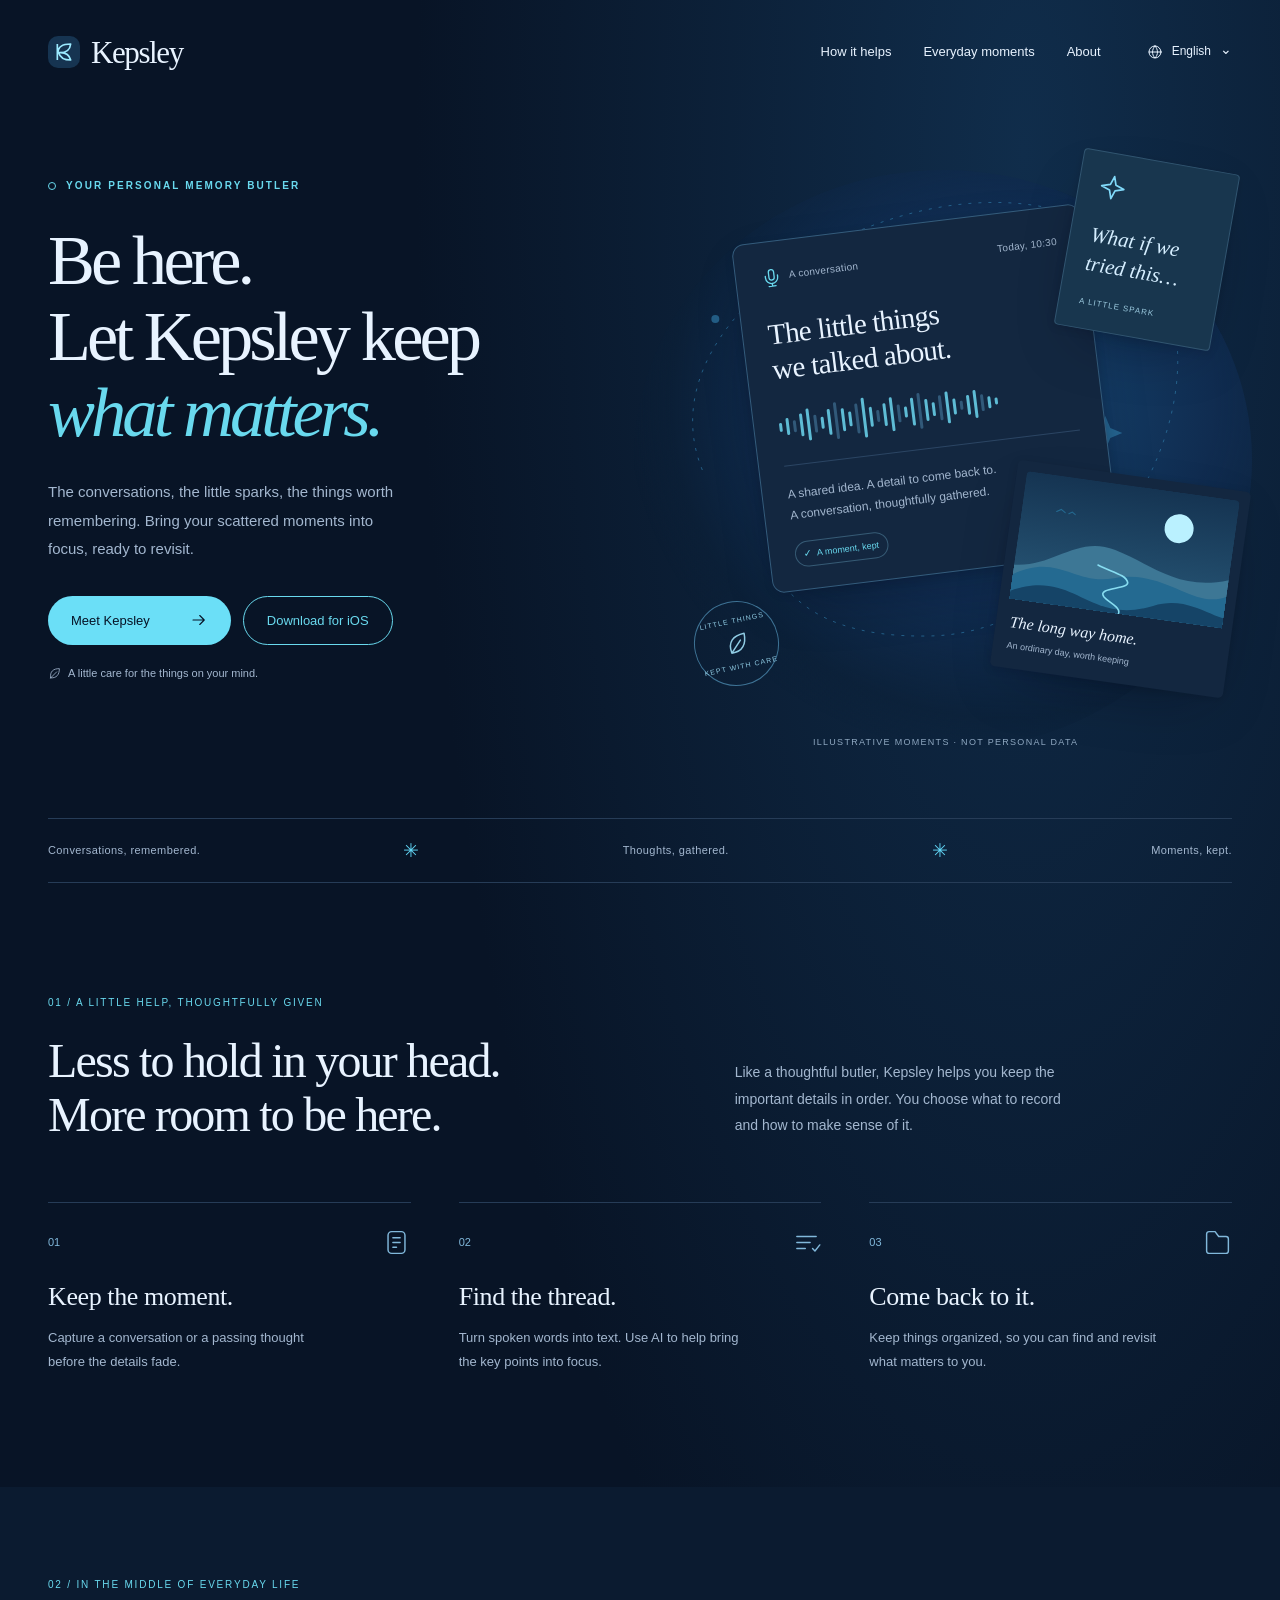
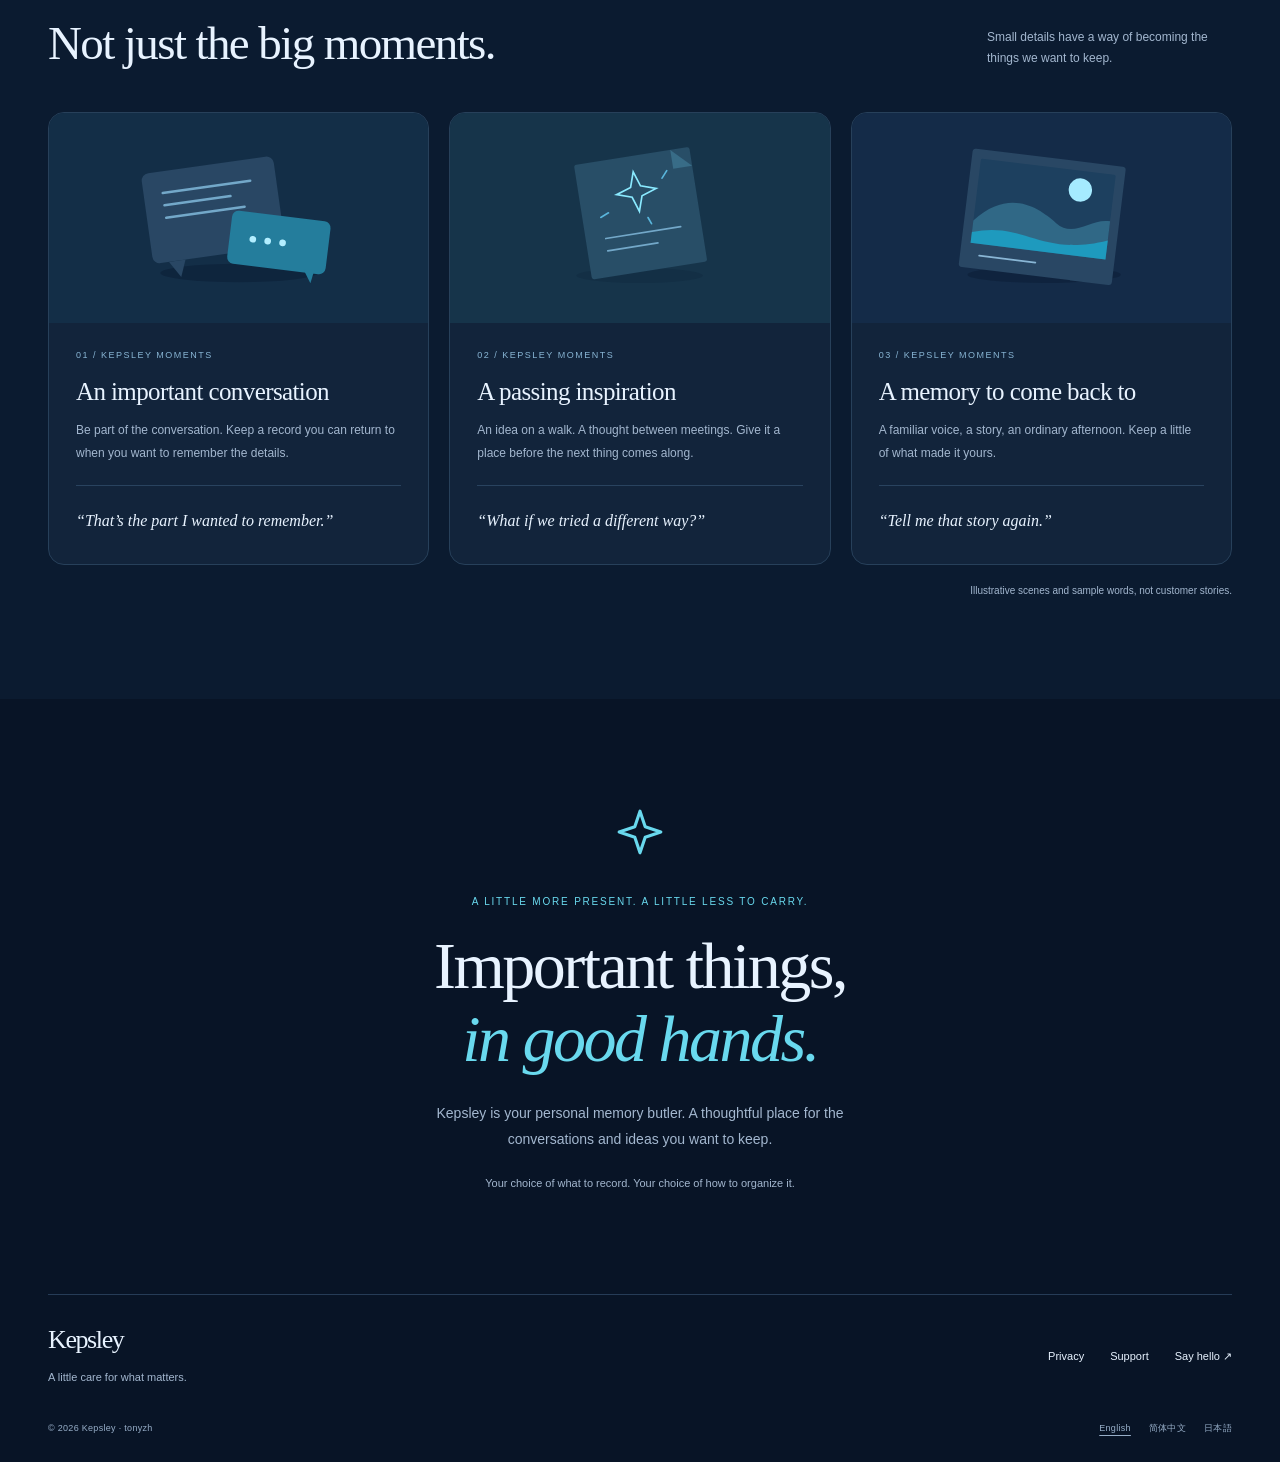
==== commit 522de111: "Add localized iOS download links beside homepage introductions" ====
--- a/site/index.html
+++ b/site/index.html
@@ -15,7 +15,7 @@
 <a class="skip-link" href="#main">Skip to content</a>
 <header class="site-header wrap"><a class="wordmark" href="./" aria-label="Kepsley home"><img src="assets/mark.svg" width="32" height="32" alt="">Kepsley</a><div class="header-right"><nav class="main-nav" aria-label="Kepsley home"><a href="#how">How it helps</a><a href="#moments">Everyday moments</a><a href="#about">About</a></nav><details class="languages"><summary aria-label="Choose language"><svg class="" viewBox="0 0 24 24" fill="none" stroke="currentColor" stroke-width="1.5" stroke-linecap="round" stroke-linejoin="round" aria-hidden="true"><circle cx="12" cy="12" r="9"/><path d="M3 12h18M12 3c5 5 5 13 0 18-5-5-5-13 0-18Z"/></svg>English</summary><nav class="language-list" aria-label="Choose language"><a href="./" lang="en" hreflang="en" aria-current="page">English</a><a href="zh/" lang="zh-Hans" hreflang="zh-Hans">简体中文</a><a href="ja/" lang="ja" hreflang="ja">日本語</a></nav></details></div></header>
 <main id="main">
-<section class="hero wrap" aria-labelledby="hero-title"><div class="hero-copy fade-in"><div class="eyebrow">Your personal memory butler</div><h1 id="hero-title"><span>Be here.</span><span>Let Kepsley keep</span><span><em>what matters.</em></span></h1><p class="hero-intro">The conversations, the little sparks, the things worth remembering. Bring your scattered moments into focus, ready to revisit.</p><a class="primary-link" href="#how">Meet Kepsley<svg class="" viewBox="0 0 24 24" fill="none" stroke="currentColor" stroke-width="1.5" stroke-linecap="round" stroke-linejoin="round" aria-hidden="true"><path d="M4 12h15m-6-6 6 6-6 6"/></svg></a><p class="quiet-note"><svg class="" viewBox="0 0 24 24" fill="none" stroke="currentColor" stroke-width="1.5" stroke-linecap="round" stroke-linejoin="round" aria-hidden="true"><path d="M5 20C3 8 10 3 21 3c0 11-5 18-16 17Zm0 0L16 9"/></svg>A little care for the things on your mind.</p></div>
+<section class="hero wrap" aria-labelledby="hero-title"><div class="hero-copy fade-in"><div class="eyebrow">Your personal memory butler</div><h1 id="hero-title"><span>Be here.</span><span>Let Kepsley keep</span><span><em>what matters.</em></span></h1><p class="hero-intro">The conversations, the little sparks, the things worth remembering. Bring your scattered moments into focus, ready to revisit.</p><div class="hero-actions"><a class="primary-link" href="#how">Meet Kepsley<svg class="" viewBox="0 0 24 24" fill="none" stroke="currentColor" stroke-width="1.5" stroke-linecap="round" stroke-linejoin="round" aria-hidden="true"><path d="M4 12h15m-6-6 6 6-6 6"/></svg></a><a class="download-link" href="https://apps.apple.com/app/id6817633126">Download for iOS</a></div><p class="quiet-note"><svg class="" viewBox="0 0 24 24" fill="none" stroke="currentColor" stroke-width="1.5" stroke-linecap="round" stroke-linejoin="round" aria-hidden="true"><path d="M5 20C3 8 10 3 21 3c0 11-5 18-16 17Zm0 0L16 9"/></svg>A little care for the things on your mind.</p></div>
 <div class="memory-scene fade-in" role="img" aria-label="ILLUSTRATIVE MOMENTS · NOT PERSONAL DATA"><div class="halo" aria-hidden="true"></div><svg class="orbit" viewBox="0 0 550 520" fill="none" aria-hidden="true"><path d="M37 310C-30 145 266-20 435 66c173 88 30 409-173 410-69 1-112-16-139-45" stroke="#2E78A5" stroke-width="1" stroke-dasharray="3 7"/><circle cx="50" cy="159" r="4" fill="#2E78A5"/><path d="m440 256 5 12 12 5-12 5-5 12-5-12-12-5 12-5 5-12Z" fill="#2E78A5"/></svg>
 <div class="memory-card conversation-card" aria-hidden="true"><div class="card-top"><span class="card-category"><svg class="" viewBox="0 0 24 24" fill="none" stroke="currentColor" stroke-width="1.5" stroke-linecap="round" stroke-linejoin="round" aria-hidden="true"><rect x="9" y="3" width="6" height="12" rx="3"/><path d="M5 10v2a7 7 0 0 0 14 0v-2M12 19v3m-4 0h8"/></svg>A conversation</span><span>Today, 10:30</span></div><h3>The little things<br>we talked about.</h3><div class="waveform"><i style="--h:9px"></i><i style="--h:17px"></i><i style="--h:12px"></i><i style="--h:23px"></i><i style="--h:32px"></i><i style="--h:18px"></i><i style="--h:12px"></i><i style="--h:26px"></i><i style="--h:37px"></i><i style="--h:23px"></i><i style="--h:15px"></i><i style="--h:30px"></i><i style="--h:40px"></i><i style="--h:20px"></i><i style="--h:12px"></i><i style="--h:23px"></i><i style="--h:34px"></i><i style="--h:18px"></i><i style="--h:11px"></i><i style="--h:28px"></i><i style="--h:36px"></i><i style="--h:22px"></i><i style="--h:14px"></i><i style="--h:25px"></i><i style="--h:32px"></i><i style="--h:16px"></i><i style="--h:9px"></i><i style="--h:20px"></i><i style="--h:28px"></i><i style="--h:17px"></i><i style="--h:12px"></i><i style="--h:7px"></i></div><div class="card-rule"></div><p class="card-copy">A shared idea. A detail to come back to.<br>A conversation, thoughtfully gathered.</p><span class="card-tag">A moment, kept</span></div>
 <div class="memory-card idea-card" aria-hidden="true"><svg class="" viewBox="0 0 24 24" fill="none" stroke="currentColor" stroke-width="1.5" stroke-linecap="round" stroke-linejoin="round" aria-hidden="true"><path d="m12 2 2.5 7.5L22 12l-7.5 2.5L12 22l-2.5-7.5L2 12l7.5-2.5L12 2Z"/></svg><p>What if we<br>tried this…</p><small>A little spark</small></div>
--- a/site/assets/home.css
+++ b/site/assets/home.css
@@ -8,3 +8,17 @@
 @media(max-width:520px){.wrap{width:calc(100% - 40px)}html{scroll-padding-top:24px}.site-header{height:80px}.wordmark{font-size:28px;gap:8px}.wordmark img{width:29px;height:29px}.main-nav{display:none}.header-right{gap:0}.languages summary{font-size:11px}.hero{padding-top:35px;padding-bottom:34px}.hero h1{font-size:54px;letter-spacing:-2.8px}.hero-intro{font-size:14px;line-height:1.9;max-width:330px;margin-top:24px}.eyebrow{font-size:9px;letter-spacing:1.7px;margin-bottom:23px}.primary-link{margin-top:27px;padding:13px 21px;font-size:12px;gap:30px}.quiet-note{font-size:10px;margin-top:16px}.memory-scene{height:460px;width:335px;margin-top:32px}.halo{inset:20px -10px 20px}.orbit{height:370px;top:20px}.conversation-card{left:7%;top:55px;width:76%;padding:20px;border-radius:9px}.conversation-card h3{font-size:24px;margin:23px 0 13px;max-width:190px}.card-top{font-size:8px}.card-top svg{width:17px;height:17px}.waveform{height:26px;gap:3px;margin:10px 0 12px}.waveform i{width:2px;max-height:26px}.card-rule{margin:13px 0}.card-copy{font-size:10px;line-height:1.8}.card-tag{font-size:8px;margin-top:11px}.idea-card{width:114px;right:0;top:8px;padding:15px;transform:rotate(10deg)}.idea-card svg{width:20px;height:20px;margin-bottom:7px}.idea-card p{font-size:17px}.idea-card small{font-size:6px;margin-top:12px}.postcard{width:161px;top:268px;right:0;padding:7px 7px 10px}.postcard p{font-size:13px;padding-top:8px}.postcard small{font-size:7px}.kept-stamp{width:66px;height:66px;left:7%;bottom:26px;font-size:6px;letter-spacing:.7px}.kept-stamp svg{width:18px;height:18px;margin:3px}.scene-label{bottom:-13px;font-size:8px;letter-spacing:.5px}.intro-line{padding:20px 0;gap:12px;font-size:9px;letter-spacing:0}.intro-line .little-star{font-size:14px}.section{padding-block:72px}.section-kicker{font-size:9px;margin-bottom:18px}.section-heading h2,.moments-heading h2{font-size:38px;letter-spacing:-1.5px}.section-heading p{font-size:13px}.steps{grid-template-columns:1fr;gap:31px;margin-top:38px}.step{padding-top:19px}.step-top{font-size:10px}.step-top svg{width:25px;height:25px}.step h3{font-size:25px;margin-top:13px;margin-bottom:8px}.step p{font-size:13px;max-width:100%}.moments-section{padding-block:66px 60px}.moments-heading{margin-bottom:30px}.moment{display:block;border-radius:13px}.moment-art{height:185px;min-height:0;padding:22px 45px}.moment-body{padding:24px}.moment h3{font-size:26px}.moment p{font-size:13px}.moment-example{font-size:17px}.examples-note{text-align:left;font-size:9px}.closing{padding-block:75px 65px}.closing-mark{width:39px;height:39px;margin-bottom:24px}.closing h2{font-size:45px;letter-spacing:-1.8px}.closing p{font-size:13px;max-width:300px}.closing .ownership{font-size:10px;max-width:300px}.footer-top{flex-direction:column;gap:26px}.footer-links{justify-content:flex-start;gap:24px;font-size:11px}.footer-bottom{flex-direction:column;gap:14px;margin-top:30px}.footer-languages{gap:22px}:lang(zh-Hans) .hero h1,:lang(ja) .hero h1{font-size:39px;letter-spacing:-1.6px}:lang(ja) .hero h1{font-size:36px}:lang(zh-Hans) .conversation-card h3,:lang(ja) .conversation-card h3{font-size:21px;line-height:1.5}:lang(zh-Hans) .idea-card p,:lang(ja) .idea-card p{font-size:15px;line-height:1.5}:lang(ja) .card-copy{font-size:9px}:lang(zh-Hans) .section-heading h2,:lang(zh-Hans) .moments-heading h2,:lang(ja) .section-heading h2,:lang(ja) .moments-heading h2{font-size:29px;line-height:1.5}:lang(zh-Hans) .closing h2,:lang(ja) .closing h2{font-size:34px;line-height:1.5}}
 @media(prefers-reduced-motion:reduce){html{scroll-behavior:auto}*,*:before,*:after{animation:none!important;transition:none!important}}
 @media print{.languages,.primary-link,.main-nav{display:none}.hero,.section,.closing,.moments-section{padding-block:28px}.memory-scene{height:450px}.wrap{width:100%}.moment,.step{break-inside:avoid}body{background:white}}
+
+/* Keep Japanese phrases together within the full card width. */
+:lang(ja) .conversation-card h3{max-width:none}
+
+/* Keep the introduction primary, with a secondary App Store destination. */
+.hero-copy{min-width:0}
+.hero-actions{display:flex;flex-wrap:wrap;align-items:stretch;gap:12px;margin-top:32px}
+.hero-actions .primary-link{margin-top:0;min-height:44px}
+.download-link{display:inline-flex;align-items:center;justify-content:center;min-height:44px;max-width:100%;padding:13px 23px;border:1px solid var(--teal);border-radius:50px;color:var(--teal);font-size:13px;text-align:center;transition:background .2s}
+.download-link:hover{background:#16344a}
+@media(max-width:800px){.hero{grid-template-columns:minmax(0,1fr)}}
+@media(max-width:520px){.hero-actions{margin-top:27px}.download-link{padding:12px 21px;font-size:12px}}
+@media(prefers-reduced-motion:reduce){.download-link{transition:none}}
+@media print{.hero-actions{display:none}}
